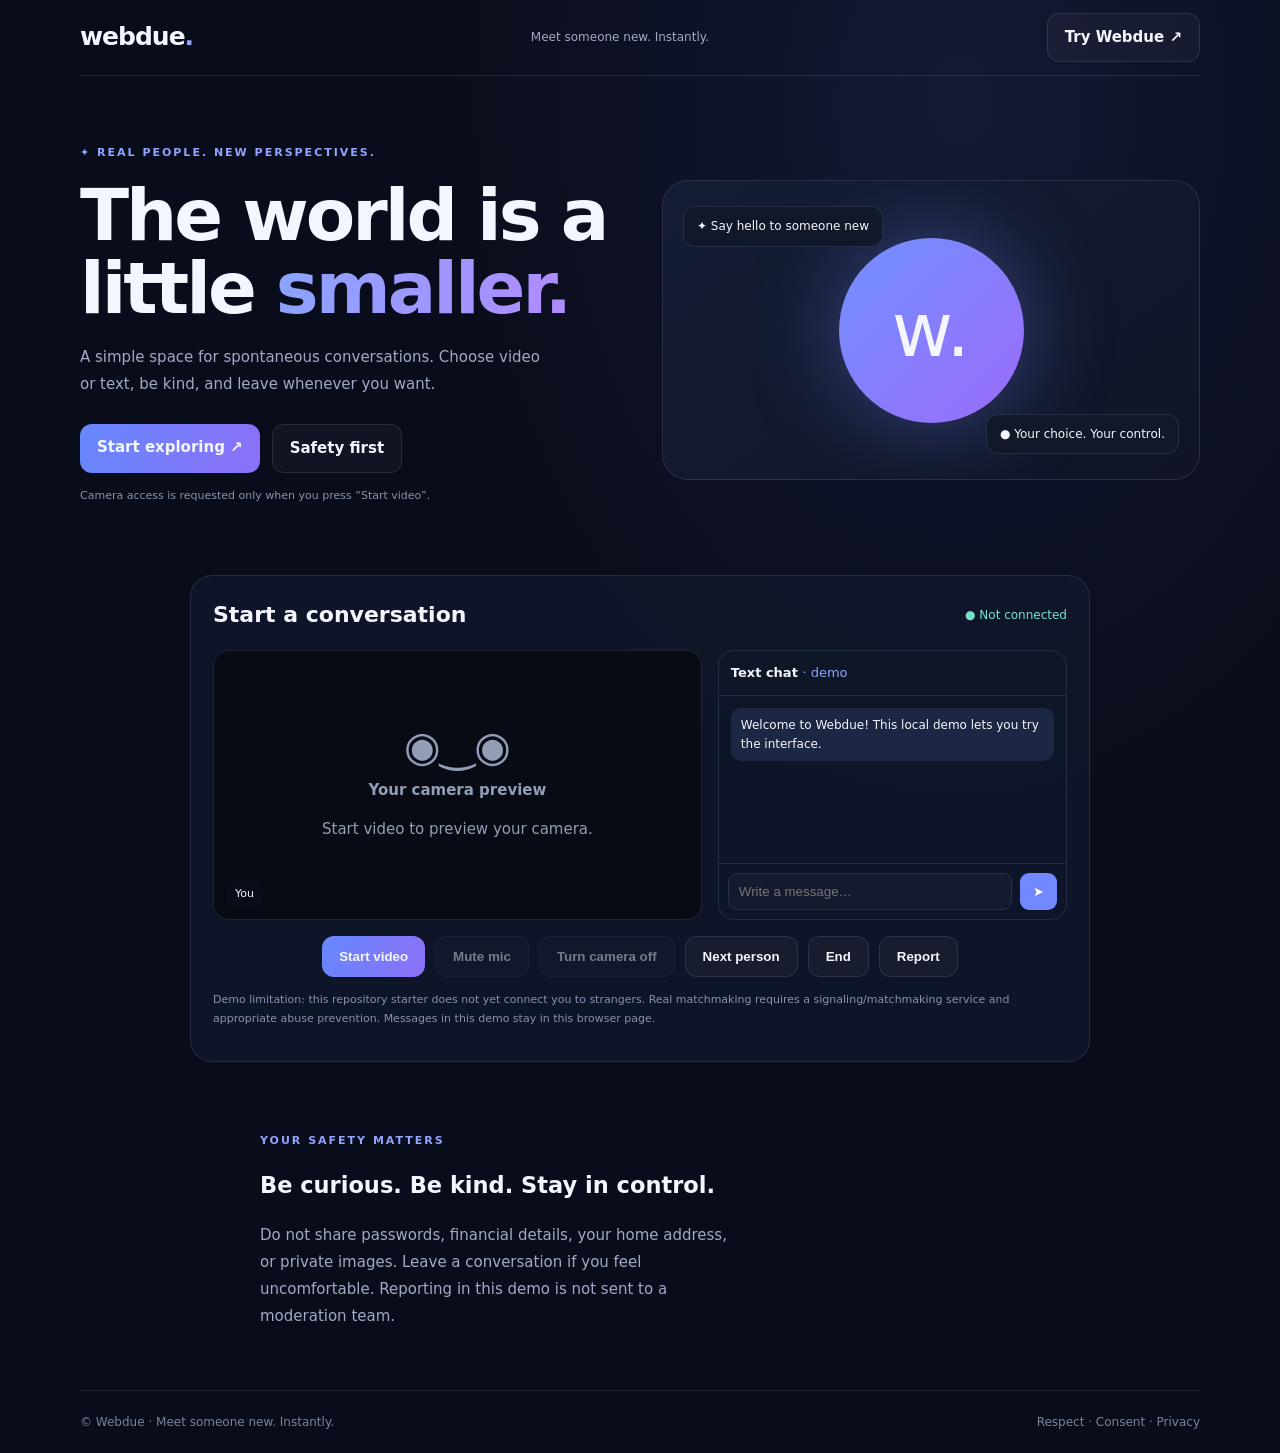
==== index.html @ bb90fb24 "Add Webdue random chat starter interface" ====
<!doctype html>
<html lang="en">
<head>
<meta charset="utf-8"><meta name="viewport" content="width=device-width,initial-scale=1"><meta name="theme-color" content="#090d1b">
<title>Webdue — Meet someone new</title>
<style>
:root{color-scheme:dark;--bg:#090d1b;--panel:#11182b;--muted:#a0aac4;--blue:#6e8cff;--violet:#a17cff;--line:#a6b7eb24;--mint:#73e4cb}*{box-sizing:border-box}body{margin:0;background:radial-gradient(ellipse at 75% 7%,#4d52b32a,transparent 38%),var(--bg);color:#f4f6ff;font:15px/1.55 system-ui,-apple-system,Segoe UI,sans-serif}a{color:inherit;text-decoration:none}.wrap{width:min(1120px,calc(100% - 32px));margin:auto}.top{height:76px;display:flex;align-items:center;justify-content:space-between;border-bottom:1px solid var(--line)}.brand{font-size:25px;font-weight:800;letter-spacing:-1px}.brand b{color:#91a8ff}.tag{font-size:12px;color:var(--muted)}.hero{padding:68px 0 38px;display:grid;grid-template-columns:1fr 1fr;align-items:center;gap:44px}.eyebrow{font-size:11px;letter-spacing:2px;color:#91a4ff;font-weight:800}.hero h1{font-size:clamp(44px,6vw,72px);line-height:1.02;letter-spacing:-3px;margin:18px 0}.hero h1 span{background:linear-gradient(100deg,#8aa4ff,#b18bff);color:transparent;background-clip:text}.lead{color:var(--muted);max-width:470px;line-height:1.8}.actions{display:flex;gap:12px;flex-wrap:wrap;margin-top:26px}.btn{border:1px solid var(--line);border-radius:12px;padding:12px 17px;font-weight:750;cursor:pointer;color:#f4f6ff;background:#ffffff09}.primary{background:linear-gradient(110deg,#6688ff,#8c70f7);border:0}.btn:disabled{opacity:.45;cursor:not-allowed}.art{height:300px;border:1px solid var(--line);border-radius:26px;background:linear-gradient(145deg,#151d35,#101426);display:grid;place-items:center;position:relative;overflow:hidden}.orb{width:185px;height:185px;border-radius:50%;background:linear-gradient(135deg,#7191ff,#9c6bfa);box-shadow:0 0 90px #7189ff66;display:grid;place-items:center;font-size:75px}.float{position:absolute;background:#10182a;border:1px solid var(--line);padding:10px 13px;border-radius:12px;font-size:12px}.f1{top:25px;left:20px}.f2{right:20px;bottom:25px}.panel{border:1px solid var(--line);background:#11182bd9;border-radius:22px;padding:22px;margin:20px auto 70px;max-width:900px}.panelhead{display:flex;justify-content:space-between;gap:12px;align-items:center;margin-bottom:18px}.panelhead h2{margin:0;font-size:22px}.status{color:var(--mint);font-size:12px}.grid{display:grid;grid-template-columns:1.4fr 1fr;gap:16px}.video{background:#080b14;border:1px solid var(--line);border-radius:16px;min-height:270px;position:relative;display:grid;place-items:center;overflow:hidden}.video video{width:100%;height:100%;position:absolute;inset:0;object-fit:cover;display:none;transform:scaleX(-1)}.video .placeholder{text-align:center;color:#929db6;padding:25px}.placeholder .face{font-size:42px}.video-label{position:absolute;bottom:12px;left:12px;background:#090d1bcc;padding:5px 9px;border-radius:8px;font-size:11px}.chatbox{border:1px solid var(--line);border-radius:16px;display:flex;flex-direction:column;min-height:270px;overflow:hidden}.chathead{padding:12px;border-bottom:1px solid var(--line);font-weight:700;font-size:13px}.messages{flex:1;min-height:160px;padding:12px;display:flex;flex-direction:column;gap:9px;overflow:auto}.msg{background:#1c2744;border-radius:10px;padding:8px 10px;font-size:12px;overflow-wrap:anywhere}.msg.mine{align-self:flex-end;background:#5f6fe2}.compose{display:flex;padding:9px;gap:8px;border-top:1px solid var(--line)}input{min-width:0;flex:1;background:#141b2e;color:white;border:1px solid var(--line);border-radius:9px;padding:10px}.compose button{border:0;border-radius:9px;background:#7188ff;color:white;padding:0 13px;cursor:pointer}.controls{display:flex;justify-content:center;flex-wrap:wrap;gap:10px;margin-top:16px}.note{font-size:11px;color:#8792ae;line-height:1.7;margin-top:14px}.footer{border-top:1px solid var(--line);padding:22px 0;color:#77839e;font-size:12px;display:flex;justify-content:space-between;gap:15px;flex-wrap:wrap}#toast{position:fixed;bottom:20px;left:50%;transform:translateX(-50%);background:#18213a;border:1px solid var(--line);padding:11px 16px;border-radius:12px;display:none;max-width:90%;font-size:13px}
@media(max-width:760px){.hero{grid-template-columns:1fr;padding-top:42px;gap:24px}.art{height:230px}.grid{grid-template-columns:1fr}.video{min-height:230px}.panel{padding:14px}.hero h1{letter-spacing:-2px}.tag{display:none}}
</style></head>
<body>
<header class="top wrap"><a class="brand" href="#">webdue<b>.</b></a><span class="tag">Meet someone new. Instantly.</span><a href="#chat" class="btn">Try Webdue ↗</a></header>
<main class="wrap">
<section class="hero"><div><div class="eyebrow">✦ REAL PEOPLE. NEW PERSPECTIVES.</div><h1>The world is a little <span>smaller.</span></h1><p class="lead">A simple space for spontaneous conversations. Choose video or text, be kind, and leave whenever you want.</p><div class="actions"><a class="btn primary" href="#chat">Start exploring ↗</a><a class="btn" href="#safety">Safety first</a></div><p class="note">Camera access is requested only when you press “Start video”.</p></div><div class="art"><div class="orb">w.</div><div class="float f1">✦ Say hello to someone new</div><div class="float f2">● Your choice. Your control.</div></div></section>
<section class="panel" id="chat"><div class="panelhead"><h2>Start a conversation</h2><span class="status" id="status">● Not connected</span></div><div class="grid"><div class="video"><video id="localVideo" autoplay playsinline muted></video><div class="placeholder" id="placeholder"><div class="face">◉‿◉</div><strong>Your camera preview</strong><p>Start video to preview your camera.</p></div><span class="video-label">You</span></div><div class="chatbox"><div class="chathead">Text chat <span style="color:#8fa6ff;font-weight:400">· demo</span></div><div class="messages" id="messages"><div class="msg">Welcome to Webdue! This local demo lets you try the interface.</div></div><form class="compose" id="messageForm"><input id="messageInput" maxlength="500" placeholder="Write a message…" aria-label="Message"><button aria-label="Send message">➤</button></form></div></div><div class="controls"><button class="btn primary" id="startVideo">Start video</button><button class="btn" id="toggleMic" disabled>Mute mic</button><button class="btn" id="toggleCamera" disabled>Turn camera off</button><button class="btn" id="next">Next person</button><button class="btn" id="end">End</button><button class="btn" id="report">Report</button></div><p class="note">Demo limitation: this repository starter does not yet connect you to strangers. Real matchmaking requires a signaling/matchmaking service and appropriate abuse prevention. Messages in this demo stay in this browser page.</p></section>
<section id="safety" style="max-width:760px;margin:0 auto 60px"><div class="eyebrow">YOUR SAFETY MATTERS</div><h2>Be curious. Be kind. Stay in control.</h2><p class="lead">Do not share passwords, financial details, your home address, or private images. Leave a conversation if you feel uncomfortable. Reporting in this demo is not sent to a moderation team.</p></section>
</main><footer class="footer wrap"><span>© Webdue · Meet someone new. Instantly.</span><span>Respect · Consent · Privacy</span></footer><div id="toast" role="status"></div>
<script>
const $=id=>document.getElementById(id);let stream=null,micOn=true,cameraOn=true,toastTimer;
function toast(s){const t=$('toast');t.textContent=s;t.style.display='block';clearTimeout(toastTimer);toastTimer=setTimeout(()=>t.style.display='none',3000)}
function stopMedia(){if(stream){stream.getTracks().forEach(t=>t.stop());stream=null}$('localVideo').srcObject=null;$('localVideo').style.display='none';$('placeholder').style.display='block';$('startVideo').disabled=false;$('toggleMic').disabled=true;$('toggleCamera').disabled=true;$('status').textContent='● Not connected';}
$('startVideo').onclick=async()=>{try{stream=await navigator.mediaDevices.getUserMedia({video:true,audio:true});$('localVideo').srcObject=stream;$('localVideo').style.display='block';$('placeholder').style.display='none';$('startVideo').disabled=true;$('toggleMic').disabled=false;$('toggleCamera').disabled=false;micOn=true;cameraOn=true;$('toggleMic').textContent='Mute mic';$('toggleCamera').textContent='Turn camera off';$('status').textContent='● Camera ready';toast('Camera ready. No stranger is connected in this demo.')}catch(e){toast('Camera access failed. Check browser permissions and use HTTPS or localhost.')}};
$('toggleMic').onclick=()=>{if(!stream)return;micOn=!micOn;stream.getAudioTracks().forEach(t=>t.enabled=micOn);$('toggleMic').textContent=micOn?'Mute mic':'Unmute mic'};
$('toggleCamera').onclick=()=>{if(!stream)return;cameraOn=!cameraOn;stream.getVideoTracks().forEach(t=>t.enabled=cameraOn);$('toggleCamera').textContent=cameraOn?'Turn camera off':'Turn camera on'};
$('end').onclick=()=>{stopMedia();toast('Session ended.')};
$('next').onclick=()=>{stopMedia();toast('No matchmaker is configured yet. Connect a signaling service to find another person.')};
$('report').onclick=()=>{toast('Demo only: report not sent. Configure a secure moderation service before launch.')};
$('messageForm').onsubmit=e=>{e.preventDefault();const input=$('messageInput'),v=input.value.trim();if(!v)return;const m=document.createElement('div');m.className='msg mine';m.textContent=v;$('messages').appendChild(m);$('messages').scrollTop=$('messages').scrollHeight;input.value='';toast('Message added locally; no remote participant is connected.')};
window.addEventListener('pagehide',stopMedia);
</script></body></html>
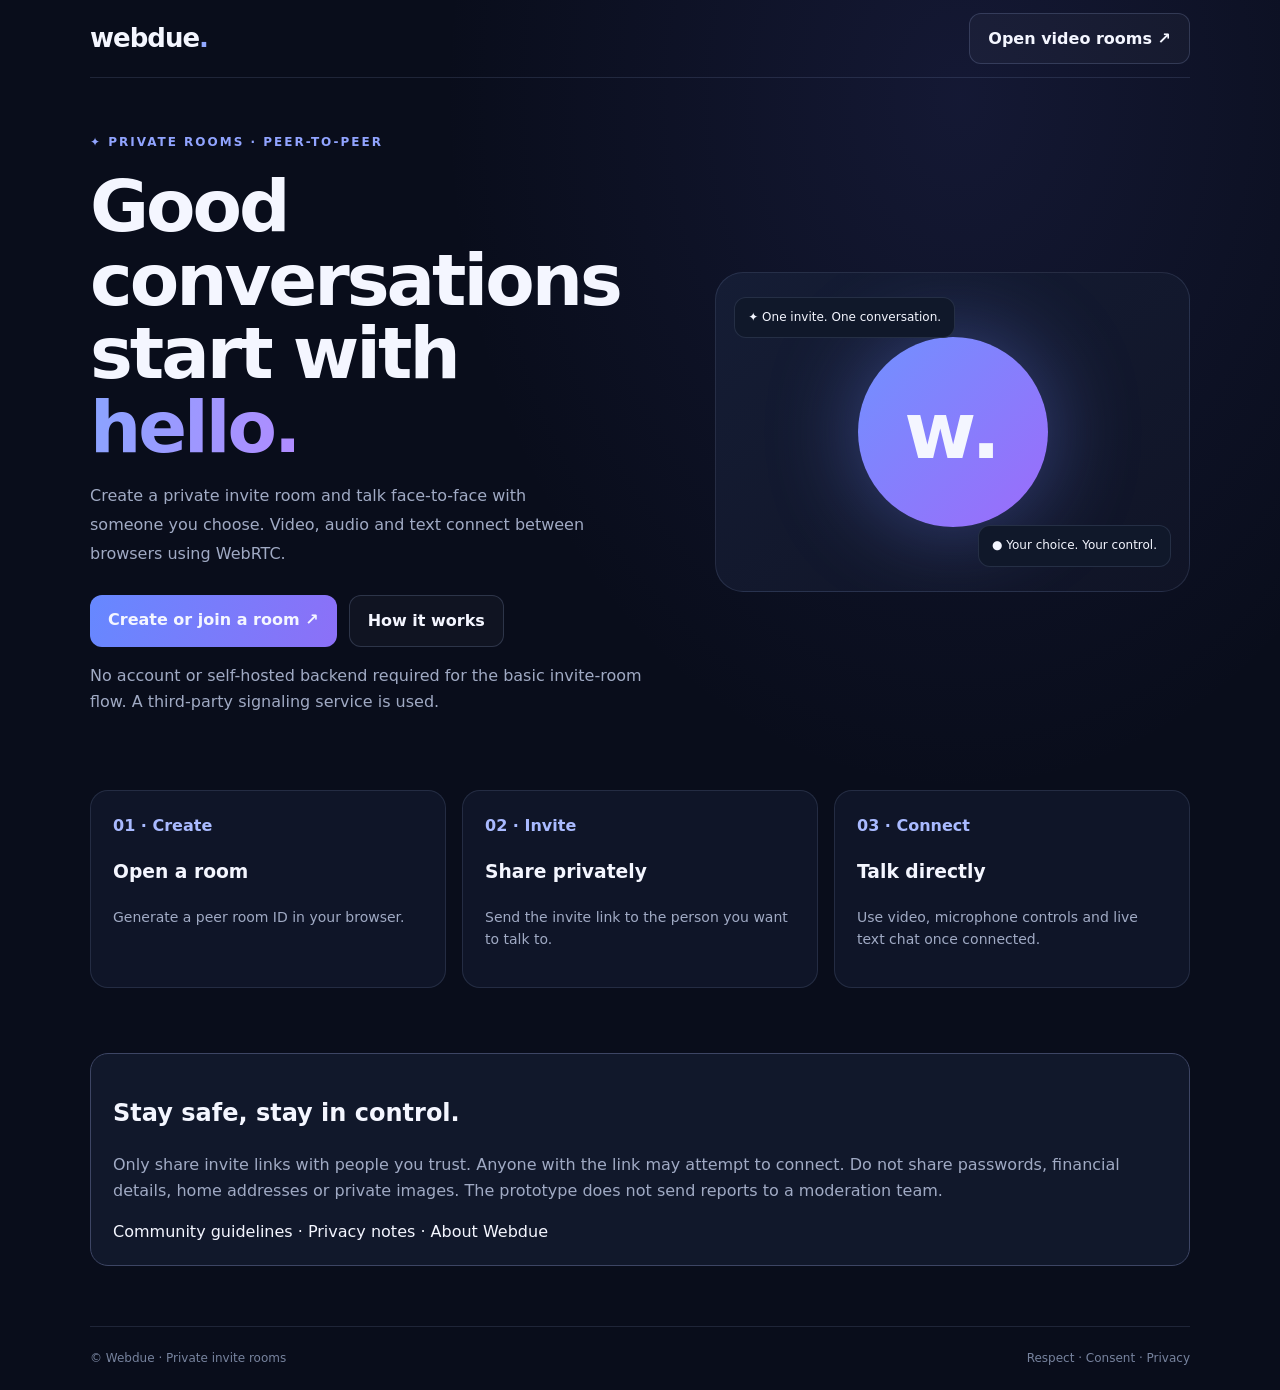
==== commit a70e8328: "Update Webdue landing page for real peer-to-peer invite rooms" ====
--- a/index.html
+++ b/index.html
@@ -1,29 +1,10 @@
 <!doctype html>
-<html lang="en">
-<head>
-<meta charset="utf-8"><meta name="viewport" content="width=device-width,initial-scale=1"><meta name="theme-color" content="#090d1b">
-<title>Webdue — Meet someone new</title>
+<html lang="en"><head><meta charset="utf-8"><meta name="viewport" content="width=device-width,initial-scale=1"><meta name="theme-color" content="#090d1b"><title>Webdue — Private video rooms</title>
 <style>
-:root{color-scheme:dark;--bg:#090d1b;--panel:#11182b;--muted:#a0aac4;--blue:#6e8cff;--violet:#a17cff;--line:#a6b7eb24;--mint:#73e4cb}*{box-sizing:border-box}body{margin:0;background:radial-gradient(ellipse at 75% 7%,#4d52b32a,transparent 38%),var(--bg);color:#f4f6ff;font:15px/1.55 system-ui,-apple-system,Segoe UI,sans-serif}a{color:inherit;text-decoration:none}.wrap{width:min(1120px,calc(100% - 32px));margin:auto}.top{height:76px;display:flex;align-items:center;justify-content:space-between;border-bottom:1px solid var(--line)}.brand{font-size:25px;font-weight:800;letter-spacing:-1px}.brand b{color:#91a8ff}.tag{font-size:12px;color:var(--muted)}.hero{padding:68px 0 38px;display:grid;grid-template-columns:1fr 1fr;align-items:center;gap:44px}.eyebrow{font-size:11px;letter-spacing:2px;color:#91a4ff;font-weight:800}.hero h1{font-size:clamp(44px,6vw,72px);line-height:1.02;letter-spacing:-3px;margin:18px 0}.hero h1 span{background:linear-gradient(100deg,#8aa4ff,#b18bff);color:transparent;background-clip:text}.lead{color:var(--muted);max-width:470px;line-height:1.8}.actions{display:flex;gap:12px;flex-wrap:wrap;margin-top:26px}.btn{border:1px solid var(--line);border-radius:12px;padding:12px 17px;font-weight:750;cursor:pointer;color:#f4f6ff;background:#ffffff09}.primary{background:linear-gradient(110deg,#6688ff,#8c70f7);border:0}.btn:disabled{opacity:.45;cursor:not-allowed}.art{height:300px;border:1px solid var(--line);border-radius:26px;background:linear-gradient(145deg,#151d35,#101426);display:grid;place-items:center;position:relative;overflow:hidden}.orb{width:185px;height:185px;border-radius:50%;background:linear-gradient(135deg,#7191ff,#9c6bfa);box-shadow:0 0 90px #7189ff66;display:grid;place-items:center;font-size:75px}.float{position:absolute;background:#10182a;border:1px solid var(--line);padding:10px 13px;border-radius:12px;font-size:12px}.f1{top:25px;left:20px}.f2{right:20px;bottom:25px}.panel{border:1px solid var(--line);background:#11182bd9;border-radius:22px;padding:22px;margin:20px auto 70px;max-width:900px}.panelhead{display:flex;justify-content:space-between;gap:12px;align-items:center;margin-bottom:18px}.panelhead h2{margin:0;font-size:22px}.status{color:var(--mint);font-size:12px}.grid{display:grid;grid-template-columns:1.4fr 1fr;gap:16px}.video{background:#080b14;border:1px solid var(--line);border-radius:16px;min-height:270px;position:relative;display:grid;place-items:center;overflow:hidden}.video video{width:100%;height:100%;position:absolute;inset:0;object-fit:cover;display:none;transform:scaleX(-1)}.video .placeholder{text-align:center;color:#929db6;padding:25px}.placeholder .face{font-size:42px}.video-label{position:absolute;bottom:12px;left:12px;background:#090d1bcc;padding:5px 9px;border-radius:8px;font-size:11px}.chatbox{border:1px solid var(--line);border-radius:16px;display:flex;flex-direction:column;min-height:270px;overflow:hidden}.chathead{padding:12px;border-bottom:1px solid var(--line);font-weight:700;font-size:13px}.messages{flex:1;min-height:160px;padding:12px;display:flex;flex-direction:column;gap:9px;overflow:auto}.msg{background:#1c2744;border-radius:10px;padding:8px 10px;font-size:12px;overflow-wrap:anywhere}.msg.mine{align-self:flex-end;background:#5f6fe2}.compose{display:flex;padding:9px;gap:8px;border-top:1px solid var(--line)}input{min-width:0;flex:1;background:#141b2e;color:white;border:1px solid var(--line);border-radius:9px;padding:10px}.compose button{border:0;border-radius:9px;background:#7188ff;color:white;padding:0 13px;cursor:pointer}.controls{display:flex;justify-content:center;flex-wrap:wrap;gap:10px;margin-top:16px}.note{font-size:11px;color:#8792ae;line-height:1.7;margin-top:14px}.footer{border-top:1px solid var(--line);padding:22px 0;color:#77839e;font-size:12px;display:flex;justify-content:space-between;gap:15px;flex-wrap:wrap}#toast{position:fixed;bottom:20px;left:50%;transform:translateX(-50%);background:#18213a;border:1px solid var(--line);padding:11px 16px;border-radius:12px;display:none;max-width:90%;font-size:13px}
-@media(max-width:760px){.hero{grid-template-columns:1fr;padding-top:42px;gap:24px}.art{height:230px}.grid{grid-template-columns:1fr}.video{min-height:230px}.panel{padding:14px}.hero h1{letter-spacing:-2px}.tag{display:none}}
+:root{color-scheme:dark;--bg:#090d1b;--muted:#a0aac4;--line:#a6b7eb24}*{box-sizing:border-box}body{margin:0;background:radial-gradient(ellipse at 75% 7%,#4d52b32a,transparent 38%),var(--bg);color:#f4f6ff;font:16px/1.6 system-ui,-apple-system,Segoe UI,sans-serif}a{color:inherit;text-decoration:none}.wrap{width:min(1100px,92%);margin:auto}.top{height:78px;display:flex;align-items:center;justify-content:space-between;border-bottom:1px solid var(--line)}.brand{font-size:26px;font-weight:850;letter-spacing:-1px}.brand b{color:#91a8ff}.muted{color:var(--muted)}.hero{min-height:510px;display:grid;grid-template-columns:1.1fr .9fr;align-items:center;gap:45px;padding:55px 0}.eyebrow{font-size:12px;letter-spacing:2px;color:#91a4ff;font-weight:800}.hero h1{font-size:clamp(42px,6vw,72px);line-height:1.02;letter-spacing:-3px;margin:18px 0}.hero h1 span{background:linear-gradient(100deg,#8aa4ff,#b18bff);color:transparent;background-clip:text}.lead{color:var(--muted);max-width:510px;line-height:1.8}.actions{display:flex;gap:12px;flex-wrap:wrap;margin-top:27px}.btn{display:inline-block;border:1px solid #a6b7eb33;border-radius:12px;padding:12px 18px;font-weight:750;background:#ffffff08}.primary{background:linear-gradient(110deg,#6688ff,#8c70f7);border:0}.art{height:320px;border:1px solid var(--line);border-radius:28px;background:linear-gradient(145deg,#151d35,#101426);display:grid;place-items:center;position:relative;overflow:hidden}.orb{width:190px;height:190px;border-radius:50%;background:linear-gradient(135deg,#7191ff,#9c6bfa);box-shadow:0 0 90px #7189ff66;display:grid;place-items:center;font-size:78px;font-weight:800}.float{position:absolute;background:#10182a;border:1px solid var(--line);padding:10px 13px;border-radius:12px;font-size:12px}.f1{top:24px;left:18px}.f2{right:18px;bottom:24px}.steps{display:grid;grid-template-columns:repeat(3,1fr);gap:16px;margin:5px auto 65px}.step{padding:22px;border:1px solid var(--line);background:#11182bd9;border-radius:18px}.step b{color:#a9baff}.step p{color:var(--muted);font-size:14px}.safety{padding:20px 22px;border:1px solid #3d4564;background:#11182b;border-radius:18px;margin-bottom:60px}.footer{border-top:1px solid var(--line);padding:22px 0;color:#77839e;font-size:12px;display:flex;justify-content:space-between;gap:12px;flex-wrap:wrap}@media(max-width:720px){.hero{grid-template-columns:1fr;padding-top:40px;gap:24px}.art{height:240px}.steps{grid-template-columns:1fr}.hero h1{letter-spacing:-2px}}
 </style></head>
-<body>
-<header class="top wrap"><a class="brand" href="#">webdue<b>.</b></a><span class="tag">Meet someone new. Instantly.</span><a href="#chat" class="btn">Try Webdue ↗</a></header>
-<main class="wrap">
-<section class="hero"><div><div class="eyebrow">✦ REAL PEOPLE. NEW PERSPECTIVES.</div><h1>The world is a little <span>smaller.</span></h1><p class="lead">A simple space for spontaneous conversations. Choose video or text, be kind, and leave whenever you want.</p><div class="actions"><a class="btn primary" href="#chat">Start exploring ↗</a><a class="btn" href="#safety">Safety first</a></div><p class="note">Camera access is requested only when you press “Start video”.</p></div><div class="art"><div class="orb">w.</div><div class="float f1">✦ Say hello to someone new</div><div class="float f2">● Your choice. Your control.</div></div></section>
-<section class="panel" id="chat"><div class="panelhead"><h2>Start a conversation</h2><span class="status" id="status">● Not connected</span></div><div class="grid"><div class="video"><video id="localVideo" autoplay playsinline muted></video><div class="placeholder" id="placeholder"><div class="face">◉‿◉</div><strong>Your camera preview</strong><p>Start video to preview your camera.</p></div><span class="video-label">You</span></div><div class="chatbox"><div class="chathead">Text chat <span style="color:#8fa6ff;font-weight:400">· demo</span></div><div class="messages" id="messages"><div class="msg">Welcome to Webdue! This local demo lets you try the interface.</div></div><form class="compose" id="messageForm"><input id="messageInput" maxlength="500" placeholder="Write a message…" aria-label="Message"><button aria-label="Send message">➤</button></form></div></div><div class="controls"><button class="btn primary" id="startVideo">Start video</button><button class="btn" id="toggleMic" disabled>Mute mic</button><button class="btn" id="toggleCamera" disabled>Turn camera off</button><button class="btn" id="next">Next person</button><button class="btn" id="end">End</button><button class="btn" id="report">Report</button></div><p class="note">Demo limitation: this repository starter does not yet connect you to strangers. Real matchmaking requires a signaling/matchmaking service and appropriate abuse prevention. Messages in this demo stay in this browser page.</p></section>
-<section id="safety" style="max-width:760px;margin:0 auto 60px"><div class="eyebrow">YOUR SAFETY MATTERS</div><h2>Be curious. Be kind. Stay in control.</h2><p class="lead">Do not share passwords, financial details, your home address, or private images. Leave a conversation if you feel uncomfortable. Reporting in this demo is not sent to a moderation team.</p></section>
-</main><footer class="footer wrap"><span>© Webdue · Meet someone new. Instantly.</span><span>Respect · Consent · Privacy</span></footer><div id="toast" role="status"></div>
-<script>
-const $=id=>document.getElementById(id);let stream=null,micOn=true,cameraOn=true,toastTimer;
-function toast(s){const t=$('toast');t.textContent=s;t.style.display='block';clearTimeout(toastTimer);toastTimer=setTimeout(()=>t.style.display='none',3000)}
-function stopMedia(){if(stream){stream.getTracks().forEach(t=>t.stop());stream=null}$('localVideo').srcObject=null;$('localVideo').style.display='none';$('placeholder').style.display='block';$('startVideo').disabled=false;$('toggleMic').disabled=true;$('toggleCamera').disabled=true;$('status').textContent='● Not connected';}
-$('startVideo').onclick=async()=>{try{stream=await navigator.mediaDevices.getUserMedia({video:true,audio:true});$('localVideo').srcObject=stream;$('localVideo').style.display='block';$('placeholder').style.display='none';$('startVideo').disabled=true;$('toggleMic').disabled=false;$('toggleCamera').disabled=false;micOn=true;cameraOn=true;$('toggleMic').textContent='Mute mic';$('toggleCamera').textContent='Turn camera off';$('status').textContent='● Camera ready';toast('Camera ready. No stranger is connected in this demo.')}catch(e){toast('Camera access failed. Check browser permissions and use HTTPS or localhost.')}};
-$('toggleMic').onclick=()=>{if(!stream)return;micOn=!micOn;stream.getAudioTracks().forEach(t=>t.enabled=micOn);$('toggleMic').textContent=micOn?'Mute mic':'Unmute mic'};
-$('toggleCamera').onclick=()=>{if(!stream)return;cameraOn=!cameraOn;stream.getVideoTracks().forEach(t=>t.enabled=cameraOn);$('toggleCamera').textContent=cameraOn?'Turn camera off':'Turn camera on'};
-$('end').onclick=()=>{stopMedia();toast('Session ended.')};
-$('next').onclick=()=>{stopMedia();toast('No matchmaker is configured yet. Connect a signaling service to find another person.')};
-$('report').onclick=()=>{toast('Demo only: report not sent. Configure a secure moderation service before launch.')};
-$('messageForm').onsubmit=e=>{e.preventDefault();const input=$('messageInput'),v=input.value.trim();if(!v)return;const m=document.createElement('div');m.className='msg mine';m.textContent=v;$('messages').appendChild(m);$('messages').scrollTop=$('messages').scrollHeight;input.value='';toast('Message added locally; no remote participant is connected.')};
-window.addEventListener('pagehide',stopMedia);
-</script></body></html>+<body><header class="top wrap"><a class="brand" href="index.html">webdue<b>.</b></a><a class="btn" href="chat.html">Open video rooms ↗</a></header>
+<main class="wrap"><section class="hero"><div><div class="eyebrow">✦ PRIVATE ROOMS · PEER-TO-PEER</div><h1>Good conversations start with <span>hello.</span></h1><p class="lead">Create a private invite room and talk face-to-face with someone you choose. Video, audio and text connect between browsers using WebRTC.</p><div class="actions"><a class="btn primary" href="chat.html">Create or join a room ↗</a><a class="btn" href="#how">How it works</a></div><p class="muted">No account or self-hosted backend required for the basic invite-room flow. A third-party signaling service is used.</p></div><div class="art"><div class="orb">w.</div><div class="float f1">✦ One invite. One conversation.</div><div class="float f2">● Your choice. Your control.</div></div></section>
+<section id="how" class="steps"><article class="step"><b>01 · Create</b><h3>Open a room</h3><p>Generate a peer room ID in your browser.</p></article><article class="step"><b>02 · Invite</b><h3>Share privately</h3><p>Send the invite link to the person you want to talk to.</p></article><article class="step"><b>03 · Connect</b><h3>Talk directly</h3><p>Use video, microphone controls and live text chat once connected.</p></article></section>
+<section class="safety"><h2>Stay safe, stay in control.</h2><p class="muted">Only share invite links with people you trust. Anyone with the link may attempt to connect. Do not share passwords, financial details, home addresses or private images. The prototype does not send reports to a moderation team.</p><a href="community.html">Community guidelines</a> · <a href="privacy.html">Privacy notes</a> · <a href="about.html">About Webdue</a></section></main>
+<footer class="footer wrap"><span>© Webdue · Private invite rooms</span><span>Respect · Consent · Privacy</span></footer></body></html>
